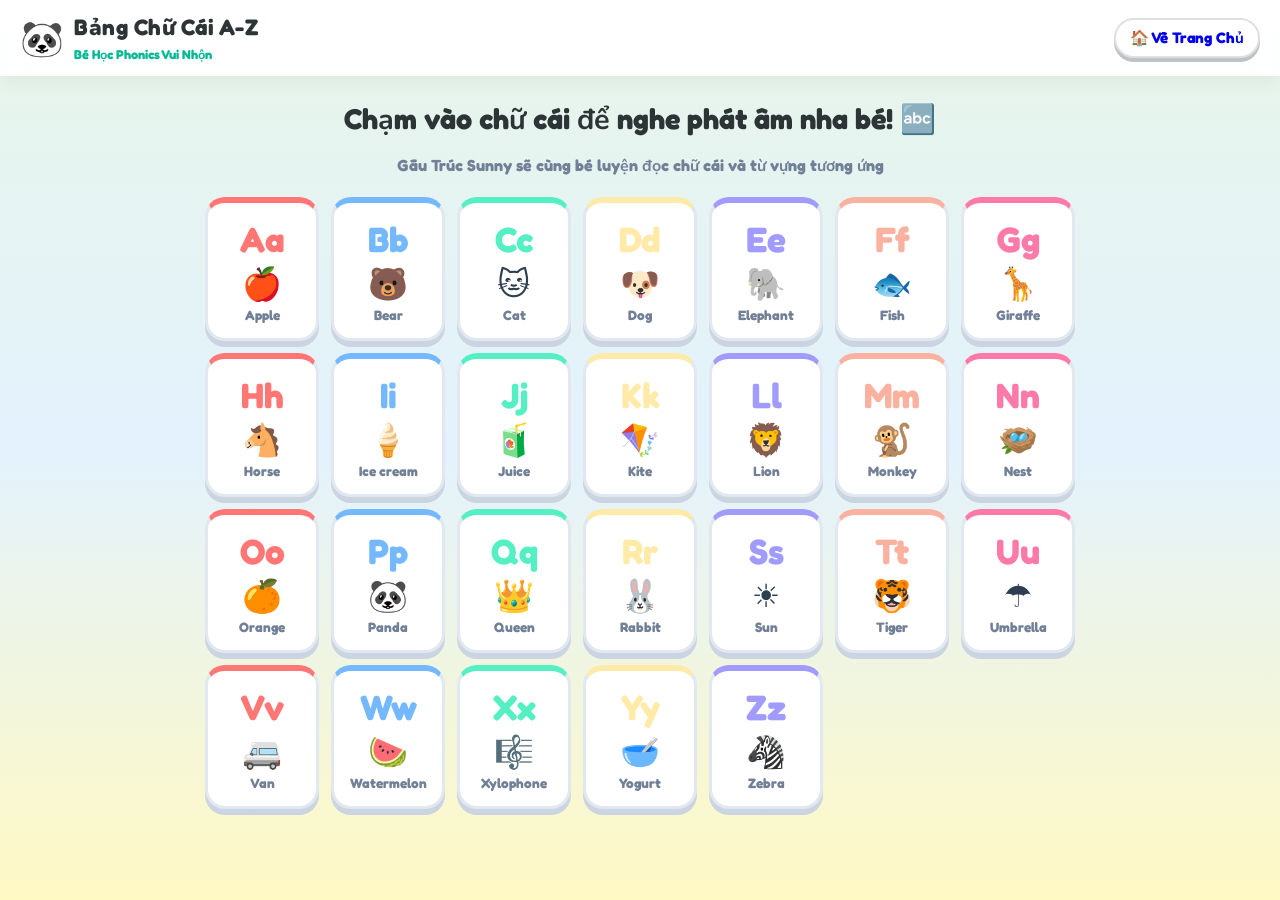
==== ABC.html @ 7ab2cafe "Upgrade to Sunny Panda - Kids English Learning Web App (Ages 4-5) with Animated Panda Mascot" ====
<!DOCTYPE html>
<html lang="vi">

<head>
    <meta charset="UTF-8">
    <meta name="viewport" content="width=device-width, initial-scale=1.0, maximum-scale=1.0, user-scalable=no">
    <title>Bé Học Bảng Chữ Cái A-Z Cùng Gấu Trúc 🐼 - Sunny Panda</title>
    <link rel="stylesheet" href="css/app.css">
    <style>
        .abc-board {
            max-width: 900px;
            margin: 0 auto 50px auto;
            padding: 0 15px;
        }

        .abc-grid {
            display: grid;
            grid-template-columns: repeat(auto-fill, minmax(100px, 1fr));
            gap: 12px;
            margin-top: 20px;
        }

        .abc-tile {
            background: #FFFFFF;
            border-radius: 20px;
            border: 3px solid #E2E8F0;
            box-shadow: 0 6px 0 #CBD5E1;
            padding: 15px 10px;
            text-align: center;
            cursor: pointer;
            transition: all 0.15s ease;
            display: flex;
            flex-direction: column;
            align-items: center;
        }

        .abc-tile:hover {
            transform: translateY(-4px);
            box-shadow: 0 10px 0 #CBD5E1;
        }

        .abc-tile:active {
            transform: translateY(3px);
            box-shadow: 0 2px 0 #CBD5E1;
        }

        .abc-letter-big {
            font-size: 2.2rem;
            font-weight: 900;
            color: #2D3436;
        }

        .abc-emoji {
            font-size: 2rem;
            margin: 4px 0;
        }

        .abc-word {
            font-size: 0.85rem;
            font-weight: 800;
            color: #718096;
        }

        .active-letter-modal {
            display: none;
            position: fixed;
            top: 0;
            left: 0;
            width: 100vw;
            height: 100vh;
            background: rgba(0, 0, 0, 0.7);
            backdrop-filter: blur(6px);
            z-index: 9999;
            align-items: center;
            justify-content: center;
            padding: 20px;
        }

        .active-letter-card {
            background: white;
            border-radius: 30px;
            padding: 30px;
            max-width: 380px;
            width: 100%;
            text-align: center;
            box-shadow: 0 20px 40px rgba(0, 0, 0, 0.3);
            animation: popIn 0.3s cubic-bezier(0.175, 0.885, 0.32, 1.275);
        }

        @keyframes popIn {
            0% { transform: scale(0.6); opacity: 0; }
            100% { transform: scale(1); opacity: 1; }
        }
    </style>
</head>

<body>

    <header class="app-navbar">
        <a href="index.html" class="brand-badge" style="text-decoration:none;">
            <div class="brand-logo-icon">🐼</div>
            <div class="brand-text">
                <h1>Bảng Chữ Cái A-Z</h1>
                <span>Bé Học Phonics Vui Nhộn</span>
            </div>
        </a>

        <div class="nav-actions">
            <a href="index.html" class="btn-header" style="text-decoration:none;">
                🏠 Về Trang Chủ
            </a>
        </div>
    </header>

    <div class="abc-board">
        <div style="text-align:center; margin: 20px 0;">
            <h2 style="font-size: 1.8rem; margin-bottom: 5px; color: #2D3436;">Chạm vào chữ cái để nghe phát âm nha bé! 🔤</h2>
            <p style="color: #718096; font-weight: 700;">Gấu Trúc Sunny sẽ cùng bé luyện đọc chữ cái và từ vựng tương ứng</p>
        </div>

        <div class="abc-grid" id="abc-grid"></div>
    </div>

    <!-- Letter Popup Modal -->
    <div class="active-letter-modal" id="letter-modal" onclick="closeLetterModal(event)">
        <div class="active-letter-card" onclick="event.stopPropagation()">
            <div id="modal-letter" style="font-size: 5rem; font-weight: 900; color: #1E90FF;">Aa</div>
            <div id="modal-emoji" style="font-size: 4rem; margin: 10px 0;">🍎</div>
            <div id="modal-word-en" style="font-size: 2.2rem; font-weight: 900; color: #2D3436;">Apple</div>
            <div id="modal-word-vn" style="font-size: 1.3rem; font-weight: 700; color: #00B894; margin-bottom: 15px;">Quả Táo</div>
            <div id="modal-hint" style="font-size: 1rem; font-weight: 600; color: #718096; margin-bottom: 20px;">A says /æ/ like Apple</div>

            <div style="display:flex; gap:10px; justify-content:center;">
                <button class="btn-voice-en" onclick="speakCurrentLetter()">
                    🔊 Nghe Phát Âm
                </button>
                <button class="btn-modal btn-modal-cancel" onclick="document.getElementById('letter-modal').style.display='none'">
                    Đóng
                </button>
            </div>
        </div>
    </div>

    <script src="js/data.js"></script>
    <script src="js/audio.js"></script>
    <script>
        let currentLetterItem = null;

        function renderABCGrid() {
            const grid = document.getElementById('abc-grid');
            if (!grid) return;

            const alphabet = PANDA_DATABASE.alphabet;
            const colors = ['#FF7675', '#74B9FF', '#55EFC4', '#FFEAA7', '#A29BFE', '#FAB1A0', '#FD79A8'];

            let html = '';
            alphabet.forEach((item, idx) => {
                const color = colors[idx % colors.length];
                html += `
                <div class="abc-tile" style="border-top: 6px solid ${color};" onclick="openLetterModal('${item.id}')">
                    <div class="abc-letter-big" style="color: ${color};">${item.letter}${item.letterSmall}</div>
                    <div class="abc-emoji">${item.emoji}</div>
                    <div class="abc-word">${item.en}</div>
                </div>
                `;
            });
            grid.innerHTML = html;
        }

        function openLetterModal(id) {
            const item = PANDA_DATABASE.alphabet.find(x => x.id === id);
            if (!item) return;

            currentLetterItem = item;
            document.getElementById('modal-letter').textContent = `${item.letter} ${item.letterSmall}`;
            document.getElementById('modal-emoji').textContent = item.emoji;
            document.getElementById('modal-word-en').textContent = item.en;
            document.getElementById('modal-word-vn').textContent = item.vn;
            document.getElementById('modal-hint').textContent = item.soundHint || '';

            document.getElementById('letter-modal').style.display = 'flex';
            speakCurrentLetter();
        }

        function speakCurrentLetter() {
            if (!currentLetterItem || !window.pandaAudio) return;
            window.pandaAudio.playSfx('pop');
            window.pandaAudio.speak(`${currentLetterItem.letter}. ${currentLetterItem.en}!`, 'en');
        }

        function closeLetterModal(e) {
            document.getElementById('letter-modal').style.display = 'none';
        }

        window.addEventListener('DOMContentLoaded', () => {
            renderABCGrid();
        });
    </script>
</body>

</html>
---- css/app.css ----
/* ============================================================
   SUNNY PANDA - Kids English Learning App Stylesheet
   Designed for 4-5 Year Olds: Playful, High-Contrast, Chunky & Cute
   ============================================================ */

@import url('https://fonts.googleapis.com/css2?family=Fredoka:wght@400;600;700&family=Nunito:wght@700;900&display=swap');

:root {
    --primary-bg: #F0F9FF;
    --card-bg: #FFFFFF;
    --text-dark: #2C3E50;
    --panda-black: #2D3436;
    --sunny-yellow: #FFD32A;
    --coral-red: #FF4757;
    --mint-green: #2ED573;
    --sky-blue: #1E90FF;
    --candy-purple: #9B51E0;
    --soft-shadow: 0 8px 24px rgba(0, 0, 0, 0.08);
    --btn-shadow: 0 6px 0px rgba(0, 0, 0, 0.15);
    --radius-xl: 28px;
    --radius-lg: 20px;
    --radius-md: 14px;
}

* {
    box-sizing: border-box;
    -webkit-tap-highlight-color: transparent;
    user-select: none;
}

body {
    margin: 0;
    padding: 0;
    font-family: 'Fredoka', 'Nunito', 'Segoe UI', system-ui, sans-serif;
    background: linear-gradient(180deg, #E8F5E9 0%, #E3F2FD 50%, #FFF9C4 100%);
    min-height: 100vh;
    color: var(--text-dark);
    overflow-x: hidden;
}

/* ==========================================
   TOP NAVIGATION BAR
   ========================================== */

.app-navbar {
    display: flex;
    justify-content: space-between;
    align-items: center;
    padding: 12px 20px;
    background: rgba(255, 255, 255, 0.92);
    backdrop-filter: blur(10px);
    box-shadow: 0 4px 20px rgba(0, 0, 0, 0.06);
    position: sticky;
    top: 0;
    z-index: 1000;
}

.brand-badge {
    display: flex;
    align-items: center;
    gap: 10px;
    cursor: pointer;
}

.brand-logo-icon {
    font-size: 2.2rem;
    animation: gentleWiggle 3s infinite ease-in-out;
}

.brand-text h1 {
    margin: 0;
    font-size: 1.4rem;
    font-weight: 900;
    color: #2D3436;
    letter-spacing: 0.5px;
}

.brand-text span {
    font-size: 0.8rem;
    color: #00B894;
    font-weight: 700;
}

.nav-actions {
    display: flex;
    align-items: center;
    gap: 10px;
}

.star-count-container {
    background: #FFF3CD;
    border: 2px solid #FFEAA7;
    padding: 6px 14px;
    border-radius: 30px;
    font-weight: 800;
    font-size: 1.1rem;
    color: #D35400;
    display: flex;
    align-items: center;
    gap: 6px;
    box-shadow: 0 3px 10px rgba(243, 156, 18, 0.15);
}

.btn-header {
    background: white;
    border: 2px solid #E0E0E0;
    padding: 8px 14px;
    border-radius: 20px;
    font-size: 0.95rem;
    font-weight: 700;
    cursor: pointer;
    box-shadow: 0 4px 0 #BDC3C7;
    transition: all 0.15s ease;
    display: flex;
    align-items: center;
    gap: 6px;
}

.btn-header:active {
    transform: translateY(3px);
    box-shadow: 0 1px 0 #BDC3C7;
}

.btn-header.btn-muted {
    opacity: 0.6;
    background: #FAFAFA;
}

/* ==========================================
   HERO / MASCOT SECTION
   ========================================== */

.hero-mascot-section {
    display: flex;
    flex-direction: column;
    align-items: center;
    justify-content: center;
    padding: 20px 15px 10px 15px;
    position: relative;
}

.panda-wrapper {
    position: relative;
    width: 200px;
    height: 220px;
    cursor: pointer;
    transition: transform 0.2s cubic-bezier(0.175, 0.885, 0.32, 1.275);
}

.panda-wrapper:active {
    transform: scale(0.94);
}

/* Speech Bubble */
.panda-bubble {
    position: absolute;
    bottom: 92%;
    left: 50%;
    transform: translateX(-50%) scale(0.9);
    background: #FFFFFF;
    border: 3px solid #2D3436;
    border-radius: 22px;
    padding: 10px 18px;
    width: max-content;
    max-width: 290px;
    box-shadow: 0 8px 25px rgba(0, 0, 0, 0.12);
    display: flex;
    flex-direction: column;
    align-items: center;
    text-align: center;
    pointer-events: none;
    opacity: 0;
    transition: all 0.3s cubic-bezier(0.175, 0.885, 0.32, 1.275);
    z-index: 50;
}

.panda-bubble::after {
    content: '';
    position: absolute;
    bottom: -12px;
    left: 50%;
    transform: translateX(-50%);
    border-width: 12px 10px 0;
    border-style: solid;
    border-color: #2D3436 transparent;
    display: block;
    width: 0;
}

.panda-bubble::before {
    content: '';
    position: absolute;
    bottom: -8px;
    left: 50%;
    transform: translateX(-50%);
    border-width: 9px 8px 0;
    border-style: solid;
    border-color: #FFFFFF transparent;
    display: block;
    width: 0;
    z-index: 1;
}

.panda-bubble.show {
    opacity: 1;
    transform: translateX(-50%) scale(1);
}

.bubble-en {
    font-size: 1.1rem;
    font-weight: 800;
    color: #2D3436;
    line-height: 1.2;
}

.bubble-vn {
    font-size: 0.85rem;
    font-weight: 700;
    color: #00B894;
    margin-top: 3px;
}

/* Mascot SVG Animation Keyframes */
.panda-blinking {
    animation: blinkEyes 0.22s ease-in-out;
}

.panda-ear-wiggle {
    animation: earWiggle 0.6s ease-in-out;
}

.panda-tickled {
    animation: tickleBounce 0.8s ease-in-out;
}

.mood-cheer .arm-left {
    transform: translateY(-20px) rotate(-35deg);
    transition: transform 0.3s;
}

.mood-cheer .arm-right {
    transform: translateY(-20px) rotate(35deg);
    transition: transform 0.3s;
}

.mood-cheer .panda-wrapper {
    animation: cheerJump 0.6s infinite alternate;
}

.mood-eat .panda-bamboo {
    animation: chewBamboo 0.4s infinite alternate;
}

@keyframes blinkEyes {
    0%, 100% { transform: scaleY(1); }
    50% { transform: scaleY(0.05); }
}

@keyframes earWiggle {
    0%, 100% { transform: rotate(0deg); }
    25% { transform: rotate(-12deg); }
    75% { transform: rotate(12deg); }
}

@keyframes tickleBounce {
    0%, 100% { transform: scale(1); }
    30% { transform: scale(1.12) rotate(-6deg); }
    60% { transform: scale(1.12) rotate(6deg); }
}

@keyframes cheerJump {
    0% { transform: translateY(0); }
    100% { transform: translateY(-15px); }
}

@keyframes chewBamboo {
    0% { transform: rotate(-5deg) translateY(0); }
    100% { transform: rotate(5deg) translateY(-8px); }
}

@keyframes gentleWiggle {
    0%, 100% { transform: rotate(0deg); }
    25% { transform: rotate(-6deg); }
    75% { transform: rotate(6deg); }
}

/* Confetti */
.panda-confetti {
    position: fixed;
    width: 12px;
    height: 12px;
    border-radius: 3px;
    pointer-events: none;
    z-index: 9999;
    animation: fallConfetti 1.8s forwards ease-out;
}

@keyframes fallConfetti {
    0% { transform: translateY(0) rotate(0deg); opacity: 1; }
    100% { transform: translateY(70vh) rotate(720deg); opacity: 0; }
}

/* Floating Star Burst */
.star-burst-fly {
    position: fixed;
    font-size: 2.2rem;
    font-weight: 900;
    color: #F1C40F;
    text-shadow: 0 4px 10px rgba(0, 0, 0, 0.2);
    z-index: 10000;
    pointer-events: none;
    animation: flyStarUp 1.2s forwards cubic-bezier(0.175, 0.885, 0.32, 1.275);
}

@keyframes flyStarUp {
    0% { transform: translate(-50%, -50%) scale(0.5); opacity: 0; }
    30% { transform: translate(-50%, -80%) scale(1.4); opacity: 1; }
    100% { transform: translate(-50%, -180%) scale(0.8); opacity: 0; }
}

/* ==========================================
   MINI-GAME LAUNCHER CAROUSEL
   ========================================== */

.mini-games-hub {
    max-width: 900px;
    margin: 0 auto 20px auto;
    padding: 0 15px;
}

.section-label {
    font-size: 1.25rem;
    font-weight: 900;
    color: #2D3436;
    margin-bottom: 12px;
    display: flex;
    align-items: center;
    gap: 8px;
}

.game-modes-grid {
    display: grid;
    grid-template-columns: repeat(auto-fit, minmax(130px, 1fr));
    gap: 12px;
}

.game-mode-card {
    background: #FFFFFF;
    border-radius: var(--radius-lg);
    padding: 14px 10px;
    text-align: center;
    cursor: pointer;
    border: 3px solid #E2E8F0;
    box-shadow: 0 6px 0px #CBD5E1;
    transition: all 0.15s ease;
    display: flex;
    flex-direction: column;
    align-items: center;
    gap: 6px;
}

.game-mode-card:hover {
    transform: translateY(-4px);
    box-shadow: 0 10px 0px #CBD5E1;
}

.game-mode-card:active {
    transform: translateY(3px);
    box-shadow: 0 2px 0px #CBD5E1;
}

.mode-icon {
    font-size: 2.2rem;
    line-height: 1;
}

.mode-name-vn {
    font-size: 0.95rem;
    font-weight: 800;
    color: #2D3436;
}

.mode-name-en {
    font-size: 0.75rem;
    font-weight: 700;
    color: #718096;
}

/* ==========================================
   CATEGORIES GRID
   ========================================== */

.categories-container {
    max-width: 900px;
    margin: 0 auto 40px auto;
    padding: 0 15px;
    display: grid;
    grid-template-columns: repeat(auto-fill, minmax(200px, 1fr));
    gap: 14px;
}

.category-card {
    border-radius: var(--radius-lg);
    border: 3px solid transparent;
    padding: 16px;
    display: flex;
    align-items: center;
    gap: 14px;
    cursor: pointer;
    box-shadow: var(--soft-shadow);
    transition: all 0.2s cubic-bezier(0.175, 0.885, 0.32, 1.275);
}

.category-card:hover {
    transform: scale(1.03);
}

.category-card:active {
    transform: scale(0.96);
}

.cat-icon-wrap {
    width: 52px;
    height: 52px;
    border-radius: 50%;
    display: flex;
    align-items: center;
    justify-content: center;
    flex-shrink: 0;
    box-shadow: 0 4px 10px rgba(0, 0, 0, 0.1);
}

.cat-icon {
    font-size: 1.8rem;
}

.cat-info {
    flex: 1;
}

.cat-name-vn {
    font-size: 1.05rem;
    font-weight: 800;
    color: #2D3436;
}

.cat-name-en {
    font-size: 0.8rem;
    font-weight: 700;
    color: #636E72;
}

.cat-play-arrow {
    font-size: 1.2rem;
    color: rgba(0, 0, 0, 0.25);
    font-weight: bold;
}

/* ==========================================
   GAME AREA / ACTIVE SCREENS
   ========================================== */

.game-area {
    display: none;
    max-width: 650px;
    margin: 10px auto 40px auto;
    padding: 0 15px;
}

.game-header {
    display: flex;
    justify-content: space-between;
    align-items: center;
    margin-bottom: 20px;
}

.game-title {
    font-size: 1.3rem;
    font-weight: 900;
    color: #2D3436;
}

.nav-btn {
    border: none;
    background: white;
    border-radius: 20px;
    padding: 10px 16px;
    font-size: 1.1rem;
    font-weight: 800;
    cursor: pointer;
    box-shadow: 0 4px 0 #CBD5E1;
    transition: all 0.15s ease;
}

.nav-btn:active {
    transform: translateY(3px);
    box-shadow: 0 1px 0 #CBD5E1;
}

.btn-round {
    border-radius: 50%;
    width: 48px;
    height: 48px;
    display: flex;
    align-items: center;
    justify-content: center;
    padding: 0;
}

/* ==========================================
   1. FLASHCARD 3D COMPONENT
   ========================================== */

.card-scene {
    perspective: 1000px;
    margin: 0 auto 20px auto;
    max-width: 380px;
    height: 440px;
}

.card-3d {
    width: 100%;
    height: 100%;
    position: relative;
    transform-style: preserve-3d;
    transition: transform 0.6s cubic-bezier(0.175, 0.885, 0.32, 1.275);
    cursor: pointer;
}

.card-3d.is-flipped {
    transform: rotateY(180deg);
}

.card-face {
    position: absolute;
    width: 100%;
    height: 100%;
    backface-visibility: hidden;
    border-radius: var(--radius-xl);
    padding: 24px;
    box-shadow: 0 15px 35px rgba(0, 0, 0, 0.1);
    display: flex;
    flex-direction: column;
    align-items: center;
    justify-content: space-between;
    text-align: center;
    box-sizing: border-box;
}

.card-front {
    background: #FFFFFF;
    border: 4px solid #FFEAA7;
}

.card-back {
    background: linear-gradient(135deg, #FFF9C4 0%, #FFE082 100%);
    border: 4px solid #F39C12;
    transform: rotateY(180deg);
}

.card-media-box {
    position: relative;
    width: 250px;
    height: 250px;
    border-radius: 24px;
    overflow: hidden;
    box-shadow: 0 8px 20px rgba(0, 0, 0, 0.08);
    background: #F8F9FA;
}

.card-photo {
    width: 100%;
    height: 100%;
    object-fit: cover;
}

.card-emoji-badge {
    position: absolute;
    bottom: 10px;
    right: 10px;
    font-size: 2rem;
    background: rgba(255, 255, 255, 0.9);
    border-radius: 50%;
    padding: 4px 8px;
    box-shadow: 0 4px 8px rgba(0, 0, 0, 0.15);
}

.card-word-en {
    font-size: 2.4rem;
    font-weight: 900;
    color: #2D3436;
    letter-spacing: 1px;
    margin-top: 10px;
}

.card-ipa {
    font-size: 1.1rem;
    color: #718096;
    font-weight: 600;
}

.card-flip-hint {
    font-size: 0.85rem;
    color: #A0AEC0;
    font-weight: 700;
}

/* Back of card */
.back-emoji {
    font-size: 5rem;
    margin-top: 20px;
}

.back-word-vn {
    font-size: 2.2rem;
    font-weight: 900;
    color: #D35400;
}

.back-sentence-en {
    font-size: 1.2rem;
    font-weight: 700;
    color: #2D3436;
    padding: 0 15px;
    line-height: 1.4;
}

.back-hint {
    font-size: 1rem;
    font-weight: 800;
    color: #27AE60;
}

/* Audio Action Bar */
.card-audio-bar {
    display: flex;
    justify-content: center;
    gap: 12px;
    margin-bottom: 20px;
}

.btn-voice-en, .btn-voice-slow, .btn-voice-vn {
    border: none;
    border-radius: 30px;
    padding: 12px 20px;
    font-size: 1rem;
    font-weight: 800;
    color: white;
    cursor: pointer;
    display: flex;
    align-items: center;
    gap: 8px;
    transition: all 0.15s ease;
}

.btn-voice-en {
    background: #2ED573;
    box-shadow: 0 5px 0 #26AF61;
}

.btn-voice-slow {
    background: #FFA502;
    box-shadow: 0 5px 0 #E67E22;
}

.btn-voice-vn {
    background: #FF4757;
    box-shadow: 0 5px 0 #D63031;
}

.btn-voice-en:active, .btn-voice-slow:active, .btn-voice-vn:active {
    transform: translateY(4px);
    box-shadow: 0 1px 0 rgba(0, 0, 0, 0.2);
}

/* Card Nav Bar */
.card-nav-bar {
    display: flex;
    justify-content: center;
    align-items: center;
    gap: 20px;
}

.nav-arrow-btn {
    width: 60px;
    height: 60px;
    border-radius: 50%;
    border: none;
    background: #FFFFFF;
    color: #2D3436;
    font-size: 1.5rem;
    font-weight: bold;
    cursor: pointer;
    box-shadow: 0 6px 0 #CBD5E1;
    transition: all 0.15s ease;
}

.nav-arrow-btn:active {
    transform: translateY(4px);
    box-shadow: 0 2px 0 #CBD5E1;
}

.card-counter {
    font-size: 1.2rem;
    font-weight: 800;
    color: #718096;
}

/* ==========================================
   2. QUIZ MODE COMPONENT
   ========================================== */

.quiz-zone {
    text-align: center;
}

.quiz-question-box {
    background: #FFFFFF;
    border-radius: var(--radius-xl);
    padding: 22px;
    border: 4px solid #E2E8F0;
    box-shadow: var(--soft-shadow);
    margin-bottom: 25px;
}

.quiz-prompt-en {
    font-size: 1.8rem;
    font-weight: 900;
    color: #2D3436;
}

.highlight-word {
    color: #1E90FF;
    text-decoration: underline wavy #FFD32A;
}

.quiz-prompt-vn {
    font-size: 1.1rem;
    font-weight: 700;
    color: #00B894;
    margin-top: 6px;
}

.btn-quiz-hear {
    margin-top: 12px;
    background: #F1F2F6;
    border: 2px solid #CBD5E1;
    padding: 8px 16px;
    border-radius: 20px;
    font-weight: 800;
    font-size: 0.95rem;
    cursor: pointer;
}

.quiz-choices-grid {
    display: grid;
    grid-template-columns: repeat(auto-fit, minmax(160px, 1fr));
    gap: 16px;
}

.quiz-choice-card {
    background: #FFFFFF;
    border-radius: var(--radius-xl);
    padding: 16px;
    border: 4px solid #E2E8F0;
    box-shadow: 0 8px 0 #CBD5E1;
    cursor: pointer;
    transition: all 0.2s cubic-bezier(0.175, 0.885, 0.32, 1.275);
    display: flex;
    flex-direction: column;
    align-items: center;
}

.quiz-choice-card:hover {
    transform: translateY(-4px);
    box-shadow: 0 12px 0 #CBD5E1;
}

.quiz-choice-card:active {
    transform: translateY(4px);
    box-shadow: 0 2px 0 #CBD5E1;
}

.choice-img-wrap {
    position: relative;
    width: 140px;
    height: 140px;
    border-radius: 20px;
    overflow: hidden;
    background: #F8F9FA;
}

.choice-img-wrap img {
    width: 100%;
    height: 100%;
    object-fit: cover;
}

.choice-emoji {
    position: absolute;
    bottom: 6px;
    right: 6px;
    font-size: 1.6rem;
}

.choice-label {
    font-size: 1.3rem;
    font-weight: 900;
    color: #2D3436;
    margin-top: 10px;
}

.choice-correct {
    border-color: #2ED573 !important;
    background: #E4F9E8 !important;
    animation: correctPulse 0.6s ease;
}

.choice-wrong {
    border-color: #FF4757 !important;
    animation: wrongShake 0.5s ease;
}

@keyframes correctPulse {
    0% { transform: scale(1); }
    50% { transform: scale(1.08); }
    100% { transform: scale(1); }
}

@keyframes wrongShake {
    0%, 100% { transform: translateX(0); }
    20%, 60% { transform: translateX(-8px); }
    40%, 80% { transform: translateX(8px); }
}

/* ==========================================
   3. FEED THE PANDA COMPONENT
   ========================================== */

.feed-zone {
    text-align: center;
}

.feed-panda-box {
    background: linear-gradient(180deg, #E8F5E9 0%, #C8E6C9 100%);
    border: 4px solid #81C784;
    border-radius: var(--radius-xl);
    padding: 25px;
    box-shadow: var(--soft-shadow);
    margin-bottom: 20px;
    display: flex;
    flex-direction: column;
    align-items: center;
}

.feed-bubble {
    background: white;
    border-radius: 20px;
    padding: 10px 18px;
    font-size: 1.15rem;
    font-weight: 800;
    color: #2D3436;
    box-shadow: 0 4px 12px rgba(0, 0, 0, 0.08);
    margin-bottom: 15px;
}

.feed-panda-avatar {
    width: 140px;
    height: 140px;
    background: white;
    border: 5px solid #2D3436;
    border-radius: 50%;
    display: flex;
    align-items: center;
    justify-content: center;
    font-size: 5rem;
    box-shadow: 0 10px 25px rgba(0, 0, 0, 0.15);
}

.feed-instruction {
    font-size: 1.4rem;
    font-weight: 900;
    color: #2D3436;
    margin-bottom: 20px;
}

.feed-instruction strong {
    color: #FF4757;
    font-size: 1.6rem;
}

.feed-food-tray {
    display: flex;
    justify-content: center;
    gap: 16px;
    flex-wrap: wrap;
}

.feed-food-item {
    background: white;
    border: 4px solid #FFEAA7;
    border-radius: var(--radius-lg);
    padding: 16px 20px;
    min-width: 120px;
    box-shadow: 0 8px 0 #F39C12;
    cursor: pointer;
    transition: all 0.2s cubic-bezier(0.175, 0.885, 0.32, 1.275);
    display: flex;
    flex-direction: column;
    align-items: center;
}

.feed-food-item:hover {
    transform: translateY(-4px) scale(1.05);
}

.feed-food-item:active {
    transform: translateY(4px);
    box-shadow: 0 2px 0 #F39C12;
}

.food-emoji {
    font-size: 3.2rem;
}

.food-name {
    font-size: 1.2rem;
    font-weight: 900;
    color: #2D3436;
    margin-top: 6px;
}

.food-eaten {
    animation: eatenFly 0.5s forwards ease-in;
}

.food-rejected {
    animation: wrongShake 0.5s ease;
}

@keyframes eatenFly {
    0% { transform: translateY(0) scale(1); opacity: 1; }
    50% { transform: translateY(-60px) scale(1.2); }
    100% { transform: translateY(-120px) scale(0); opacity: 0; }
}

/* ==========================================
   4. BALLOON POP COMPONENT
   ========================================== */

.balloon-zone {
    height: 520px;
    background: linear-gradient(180deg, #81ECEC 0%, #74B9FF 100%);
    border-radius: var(--radius-xl);
    position: relative;
    overflow: hidden;
    border: 4px solid #0984E3;
    box-shadow: var(--soft-shadow);
}

.balloon-mission {
    background: rgba(255, 255, 255, 0.9);
    padding: 10px 18px;
    border-radius: 30px;
    font-size: 1.2rem;
    font-weight: 800;
    color: #2D3436;
    width: max-content;
    margin: 10px auto;
    display: flex;
    align-items: center;
    gap: 10px;
    box-shadow: 0 4px 15px rgba(0, 0, 0, 0.1);
}

.balloon-target-display {
    font-size: 1.8rem;
    font-weight: 900;
    color: #D63031;
}

.btn-bubble-voice {
    background: #FFEAA7;
    border: none;
    padding: 4px 10px;
    border-radius: 14px;
    font-weight: 700;
    cursor: pointer;
}

.sky-area {
    position: relative;
    width: 100%;
    height: 420px;
}

.floating-balloon {
    position: absolute;
    bottom: -90px;
    width: 80px;
    height: 95px;
    border-radius: 50% 50% 50% 50% / 40% 40% 60% 60%;
    display: flex;
    align-items: center;
    justify-content: center;
    color: white;
    font-size: 2rem;
    font-weight: 900;
    cursor: pointer;
    box-shadow: inset -6px -6px 12px rgba(0, 0, 0, 0.15), 0 8px 20px rgba(0, 0, 0, 0.15);
    animation: floatUp 6s linear forwards;
}

.balloon-string {
    position: absolute;
    top: 100%;
    left: 50%;
    width: 2px;
    height: 35px;
    background: rgba(255, 255, 255, 0.8);
}

.balloon-popped {
    animation: popDisappear 0.25s forwards ease-out;
}

@keyframes floatUp {
    0% { transform: translateY(0) rotate(0deg); }
    100% { transform: translateY(-640px) rotate(15deg); }
}

@keyframes popDisappear {
    0% { transform: scale(1); opacity: 1; }
    50% { transform: scale(1.4); }
    100% { transform: scale(0); opacity: 0; }
}

/* ==========================================
   5. MEMORY MATCH COMPONENT
   ========================================== */

.memory-zone {
    text-align: center;
}

.memory-instruction {
    font-size: 1.2rem;
    font-weight: 800;
    color: #718096;
    margin-bottom: 20px;
}

.memory-grid {
    display: grid;
    grid-template-columns: repeat(3, 1fr);
    gap: 14px;
    max-width: 440px;
    margin: 0 auto;
}

.memory-card {
    height: 125px;
    perspective: 1000px;
    cursor: pointer;
}

.mem-inner {
    position: relative;
    width: 100%;
    height: 100%;
    transform-style: preserve-3d;
    transition: transform 0.5s cubic-bezier(0.175, 0.885, 0.32, 1.275);
}

.memory-card.is-flipped .mem-inner,
.memory-card.is-matched .mem-inner {
    transform: rotateY(180deg);
}

.mem-front, .mem-back {
    position: absolute;
    width: 100%;
    height: 100%;
    backface-visibility: hidden;
    border-radius: var(--radius-lg);
    display: flex;
    flex-direction: column;
    align-items: center;
    justify-content: center;
    box-shadow: 0 6px 15px rgba(0, 0, 0, 0.08);
}

.mem-front {
    background: #FFFFFF;
    border: 3px solid #CBD5E1;
    font-size: 2.2rem;
}

.mem-back {
    background: #E8F5E9;
    border: 3px solid #2ED573;
    transform: rotateY(180deg);
}

.mem-emoji {
    font-size: 2.6rem;
}

.mem-word {
    font-size: 0.95rem;
    font-weight: 900;
    color: #2D3436;
}

.memory-card.is-matched .mem-back {
    background: #FFF9C4;
    border-color: #F1C40F;
}

/* ==========================================
   6. SPEAKING PRACTICE COMPONENT
   ========================================== */

.speak-zone {
    text-align: center;
}

.speak-card {
    background: white;
    border-radius: var(--radius-xl);
    padding: 24px;
    max-width: 320px;
    margin: 0 auto 20px auto;
    border: 4px solid #E2E8F0;
    box-shadow: var(--soft-shadow);
}

.speak-photo {
    width: 180px;
    height: 180px;
    border-radius: 20px;
    object-fit: cover;
    margin-bottom: 12px;
}

.speak-word-en {
    font-size: 2.4rem;
    font-weight: 900;
    color: #2D3436;
}

.speak-word-vn {
    font-size: 1.2rem;
    font-weight: 800;
    color: #718096;
    margin-bottom: 14px;
}

.btn-speak-listen {
    background: #E1EFFF;
    color: #1E90FF;
    border: 2px solid #1E90FF;
    padding: 8px 18px;
    border-radius: 20px;
    font-size: 1rem;
    font-weight: 800;
    cursor: pointer;
}

.mic-container {
    display: flex;
    flex-direction: column;
    align-items: center;
    gap: 12px;
}

.btn-mic {
    width: 90px;
    height: 90px;
    border-radius: 50%;
    border: none;
    background: #FF4757;
    color: white;
    font-size: 3rem;
    cursor: pointer;
    box-shadow: 0 8px 0 #D63031, 0 10px 25px rgba(255, 71, 87, 0.4);
    display: flex;
    align-items: center;
    justify-content: center;
    transition: all 0.2s cubic-bezier(0.175, 0.885, 0.32, 1.275);
}

.btn-mic:active, .btn-mic.mic-active {
    transform: translateY(6px);
    box-shadow: 0 2px 0 #D63031;
    background: #FF6B81;
    animation: micPulse 1s infinite alternate;
}

@keyframes micPulse {
    0% { transform: scale(1); }
    100% { transform: scale(1.1); }
}

.mic-status {
    font-size: 1.1rem;
    font-weight: 800;
    color: #718096;
}

/* ==========================================
   7. STICKER ALBUM COMPONENT
   ========================================== */

.sticker-zone {
    text-align: center;
}

.sticker-intro {
    font-size: 1.1rem;
    font-weight: 700;
    color: #718096;
    margin-bottom: 20px;
}

.stickers-grid {
    display: grid;
    grid-template-columns: repeat(auto-fill, minmax(140px, 1fr));
    gap: 14px;
}

.sticker-card {
    background: white;
    border-radius: var(--radius-lg);
    padding: 16px;
    border: 3px solid #E2E8F0;
    box-shadow: var(--soft-shadow);
    cursor: pointer;
    transition: transform 0.2s;
    display: flex;
    flex-direction: column;
    align-items: center;
    gap: 8px;
}

.sticker-card.unlocked {
    border-color: #F1C40F;
    background: #FFFDF0;
}

.sticker-card.locked {
    opacity: 0.6;
    filter: grayscale(80%);
}

.sticker-card:hover {
    transform: scale(1.05);
}

.sticker-badge-icon {
    font-size: 3.2rem;
}

.sticker-name {
    font-size: 1rem;
    font-weight: 800;
    color: #2D3436;
}

.sticker-req {
    font-size: 0.85rem;
    font-weight: 700;
    color: #E67E22;
}

/* ==========================================
   MODALS (PARENTAL GATE, SETTINGS)
   ========================================== */

.modal-overlay {
    display: none;
    position: fixed;
    top: 0;
    left: 0;
    width: 100vw;
    height: 100vh;
    background: rgba(0, 0, 0, 0.6);
    backdrop-filter: blur(5px);
    z-index: 10000;
    align-items: center;
    justify-content: center;
    padding: 20px;
}

.modal-box {
    background: white;
    border-radius: var(--radius-xl);
    padding: 25px;
    width: 100%;
    max-width: 400px;
    box-shadow: 0 20px 40px rgba(0, 0, 0, 0.2);
    text-align: center;
}

.modal-box h2 {
    margin-top: 0;
    font-size: 1.6rem;
    color: #2D3436;
}

.gate-math {
    font-size: 2.2rem;
    font-weight: 900;
    color: #1E90FF;
    margin: 15px 0;
}

.gate-input-box {
    width: 120px;
    height: 55px;
    font-size: 1.8rem;
    font-weight: 900;
    text-align: center;
    border: 3px solid #CBD5E1;
    border-radius: 16px;
    outline: none;
    margin-bottom: 20px;
}

.gate-input-box:focus {
    border-color: #1E90FF;
}

.modal-actions {
    display: flex;
    gap: 10px;
    justify-content: center;
}

.btn-modal {
    padding: 12px 22px;
    border-radius: 16px;
    font-size: 1.05rem;
    font-weight: 800;
    border: none;
    cursor: pointer;
}

.btn-modal-cancel {
    background: #E2E8F0;
    color: #4A5568;
}

.btn-modal-submit {
    background: #2ED573;
    color: white;
}

/* Settings Form Controls */
.setting-item {
    text-align: left;
    margin-bottom: 14px;
}

.setting-item label {
    display: block;
    font-size: 0.95rem;
    font-weight: 800;
    color: #2D3436;
    margin-bottom: 4px;
}

.setting-select, .setting-range {
    width: 100%;
    padding: 10px;
    border-radius: 12px;
    border: 2px solid #CBD5E1;
    font-size: 1rem;
    font-family: inherit;
    outline: none;
}

/* ==========================================
   MOBILE & RESPONSIVE TWEAKS
   ========================================== */

@media (max-width: 600px) {
    .brand-text h1 {
        font-size: 1.15rem;
    }
    .panda-wrapper {
        width: 170px;
        height: 190px;
    }
    .card-scene {
        height: 400px;
    }
    .card-word-en {
        font-size: 2rem;
    }
    .quiz-prompt-en {
        font-size: 1.5rem;
    }
    .game-modes-grid {
        grid-template-columns: repeat(3, 1fr);
    }
}
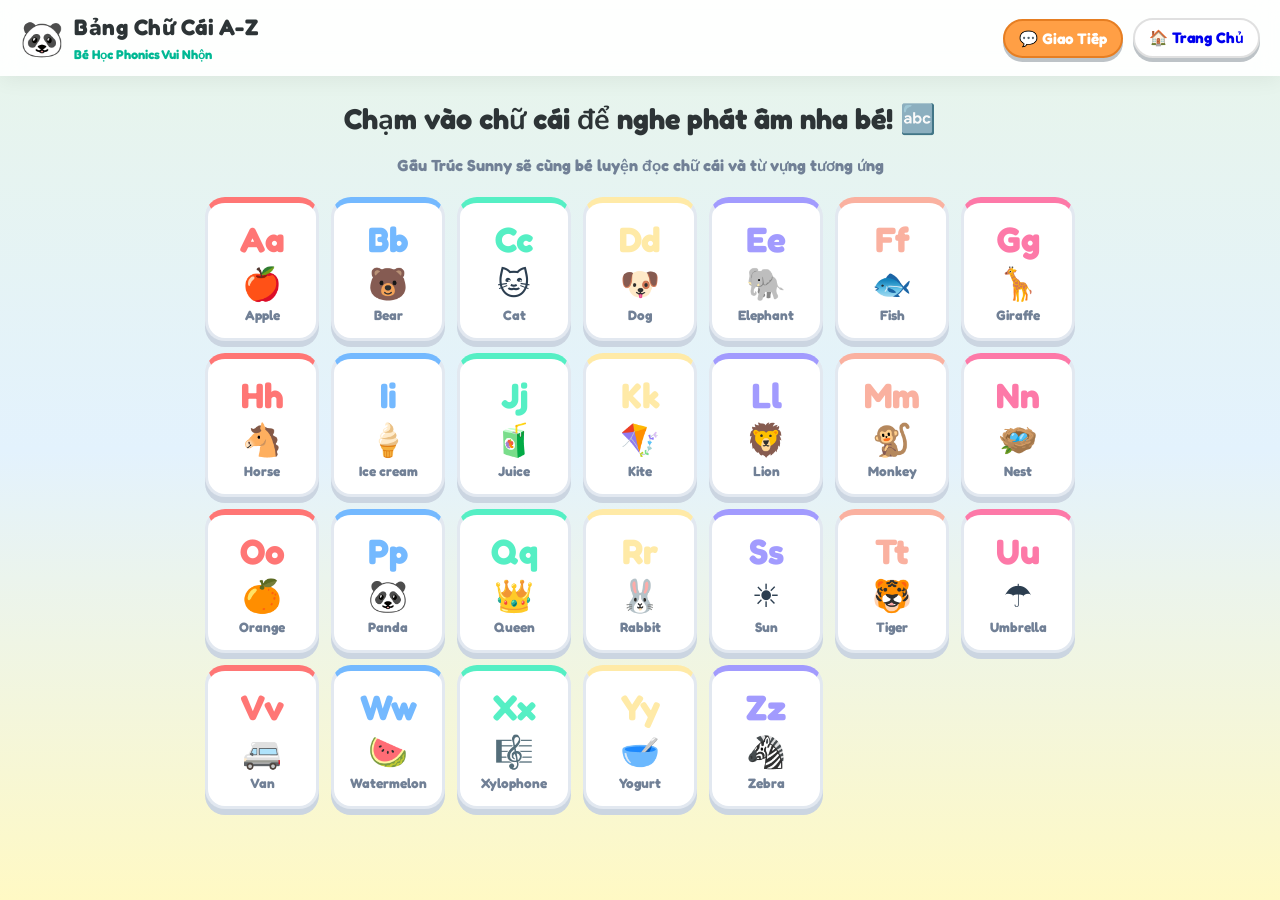
==== commit 92575674: "Add Daily English Conversation page for kids with interactive role-play chat and 81 studio-quality M" ====
--- a/ABC.html
+++ b/ABC.html
@@ -106,11 +106,16 @@
         </a>
 
         <div class="nav-actions">
+            <a href="conversation.html" class="btn-header" style="text-decoration:none; background:#FF9F45; color:white; border-color:#E67E22;" title="Học câu giao tiếp">
+                💬 Giao Tiếp
+            </a>
             <a href="index.html" class="btn-header" style="text-decoration:none;">
-                🏠 Về Trang Chủ
+                🏠 Trang Chủ
             </a>
         </div>
     </header>
+
+    <audio id="masterAudio" preload="auto"></audio>
 
     <div class="abc-board">
         <div style="text-align:center; margin: 20px 0;">
@@ -124,15 +129,18 @@
     <!-- Letter Popup Modal -->
     <div class="active-letter-modal" id="letter-modal" onclick="closeLetterModal(event)">
         <div class="active-letter-card" onclick="event.stopPropagation()">
-            <div id="modal-letter" style="font-size: 5rem; font-weight: 900; color: #1E90FF;">Aa</div>
-            <div id="modal-emoji" style="font-size: 4rem; margin: 10px 0;">🍎</div>
-            <div id="modal-word-en" style="font-size: 2.2rem; font-weight: 900; color: #2D3436;">Apple</div>
-            <div id="modal-word-vn" style="font-size: 1.3rem; font-weight: 700; color: #00B894; margin-bottom: 15px;">Quả Táo</div>
+            <div id="modal-letter" onclick="speakCurrentLetter()" style="font-size: 5rem; font-weight: 900; color: #1E90FF; cursor: pointer;" title="Chạm để nghe đọc chữ cái">Aa 🔊</div>
+            <div id="modal-emoji" onclick="speakCurrentLetter()" style="font-size: 4rem; margin: 10px 0; cursor: pointer;">🍎</div>
+            <div id="modal-word-en" onclick="speakCurrentLetter()" style="font-size: 2.2rem; font-weight: 900; color: #2D3436; cursor: pointer;" title="Chạm để nghe tiếng Anh">Apple 🔊</div>
+            <div id="modal-word-vn" onclick="speakCurrentWordVn()" style="font-size: 1.3rem; font-weight: 700; color: #00B894; margin-bottom: 15px; cursor: pointer;" title="Chạm để nghe tiếng Việt">Quả Táo 🇻🇳</div>
             <div id="modal-hint" style="font-size: 1rem; font-weight: 600; color: #718096; margin-bottom: 20px;">A says /æ/ like Apple</div>
 
-            <div style="display:flex; gap:10px; justify-content:center;">
-                <button class="btn-voice-en" onclick="speakCurrentLetter()">
-                    🔊 Nghe Phát Âm
+            <div style="display:flex; gap:10px; justify-content:center; flex-wrap: wrap;">
+                <button class="btn-voice-en" onclick="speakCurrentLetter()" title="Nghe chữ cái và từ vựng">
+                    🔊 Tiếng Anh
+                </button>
+                <button class="btn-voice-vn" onclick="speakCurrentWordVn()" style="background:#00b894; color:white; border-radius:25px; padding:10px 18px; font-weight:800; border:none; cursor:pointer;" title="Nghe tiếng Việt">
+                    🇻🇳 Tiếng Việt
                 </button>
                 <button class="btn-modal btn-modal-cancel" onclick="document.getElementById('letter-modal').style.display='none'">
                     Đóng
@@ -183,9 +191,33 @@
         }
 
         function speakCurrentLetter() {
-            if (!currentLetterItem || !window.pandaAudio) return;
-            window.pandaAudio.playSfx('pop');
-            window.pandaAudio.speak(`${currentLetterItem.letter}. ${currentLetterItem.en}!`, 'en');
+            if (!currentLetterItem) return;
+            const audio = window.pandaAudio || (typeof pandaAudio !== 'undefined' ? pandaAudio : null);
+            if (audio) {
+                audio.playSfx('pop');
+            }
+            
+            // Phát âm thanh chữ cái MP3 trước, sau đó phát từ vựng
+            const letterAudio = new Audio(`sound/words/letter_${currentLetterItem.id}.mp3`);
+            letterAudio.onended = () => {
+                setTimeout(() => {
+                    playEnglishAudio(currentLetterItem.en);
+                }, 250);
+            };
+            letterAudio.onerror = () => {
+                playEnglishAudio(currentLetterItem.en);
+            };
+            const p = letterAudio.play();
+            if (p !== undefined) {
+                p.catch(() => {
+                    playEnglishAudio(currentLetterItem.en);
+                });
+            }
+        }
+
+        function speakCurrentWordVn() {
+            if (!currentLetterItem) return;
+            playVietnameseAudio(currentLetterItem.vn);
         }
 
         function closeLetterModal(e) {
--- a/css/app.css
+++ b/css/app.css
@@ -1405,3 +1405,312 @@
         grid-template-columns: repeat(3, 1fr);
     }
 }
+
+@keyframes pulseBanner {
+    0% { transform: scale(1); filter: brightness(1); }
+    100% { transform: scale(1.02); filter: brightness(1.08); }
+}
+
+.playing-audio {
+    transform: scale(1.06) !important;
+    box-shadow: 0 0 20px rgba(46, 213, 115, 0.7) !important;
+    border-color: #2ed573 !important;
+    transition: all 0.2s ease !important;
+}
+
+/* ==========================================
+   DAILY CONVERSATION STYLES FOR KIDS
+   ========================================== */
+
+.convo-container {
+    max-width: 750px;
+    margin: 15px auto 40px auto;
+    padding: 0 15px;
+}
+
+.convo-mode-tabs {
+    display: flex;
+    background: #E2E8F0;
+    border-radius: 30px;
+    padding: 5px;
+    margin-bottom: 20px;
+    gap: 6px;
+}
+
+.convo-tab-btn {
+    flex: 1;
+    padding: 12px 16px;
+    border: none;
+    border-radius: 25px;
+    font-size: 1.05rem;
+    font-weight: 800;
+    font-family: inherit;
+    cursor: pointer;
+    background: transparent;
+    color: #64748B;
+    transition: all 0.2s ease;
+    display: flex;
+    align-items: center;
+    justify-content: center;
+    gap: 8px;
+}
+
+.convo-tab-btn.active {
+    background: white;
+    color: #1E293B;
+    box-shadow: 0 4px 10px rgba(0, 0, 0, 0.08);
+}
+
+.convo-phrase-card {
+    background: white;
+    border-radius: 30px;
+    border: 4px solid #E2E8F0;
+    box-shadow: 0 12px 0 #CBD5E1, 0 16px 30px rgba(0, 0, 0, 0.08);
+    padding: 30px 20px;
+    text-align: center;
+    margin-bottom: 25px;
+    position: relative;
+    transition: all 0.2s ease;
+}
+
+.convo-emoji-large {
+    font-size: 4.5rem;
+    margin-bottom: 12px;
+    animation: gentleFloat 3s infinite ease-in-out;
+    display: inline-block;
+}
+
+.convo-context-badge {
+    display: inline-block;
+    padding: 6px 16px;
+    background: #F1F5F9;
+    border-radius: 20px;
+    font-size: 0.9rem;
+    font-weight: 700;
+    color: #64748B;
+    margin-bottom: 16px;
+}
+
+.convo-en-text {
+    font-size: 2.4rem;
+    font-weight: 900;
+    color: #1E293B;
+    margin-bottom: 8px;
+    line-height: 1.25;
+    cursor: pointer;
+    transition: transform 0.15s ease;
+}
+
+.convo-en-text:active {
+    transform: scale(0.97);
+}
+
+.convo-ipa-text {
+    font-size: 1.15rem;
+    color: #94A3B8;
+    font-weight: 600;
+    margin-bottom: 12px;
+}
+
+.convo-vn-text {
+    font-size: 1.4rem;
+    font-weight: 800;
+    color: #00B894;
+    margin-bottom: 25px;
+}
+
+.convo-audio-controls {
+    display: flex;
+    justify-content: center;
+    gap: 12px;
+    flex-wrap: wrap;
+    margin-bottom: 15px;
+}
+
+.btn-convo-play {
+    background: #1E90FF;
+    color: white;
+    border: 3px solid #0984E3;
+    box-shadow: 0 5px 0 #0984E3;
+    padding: 12px 24px;
+    border-radius: 25px;
+    font-size: 1.1rem;
+    font-weight: 900;
+    cursor: pointer;
+    display: flex;
+    align-items: center;
+    gap: 8px;
+    transition: all 0.15s ease;
+}
+
+.btn-convo-play:active {
+    transform: translateY(3px);
+    box-shadow: 0 2px 0 #0984E3;
+}
+
+.btn-convo-slow {
+    background: #FFA502;
+    color: white;
+    border: 3px solid #E67E22;
+    box-shadow: 0 5px 0 #E67E22;
+    padding: 12px 18px;
+    border-radius: 25px;
+    font-size: 1rem;
+    font-weight: 800;
+    cursor: pointer;
+    display: flex;
+    align-items: center;
+    gap: 6px;
+    transition: all 0.15s ease;
+}
+
+.btn-convo-slow:active {
+    transform: translateY(3px);
+    box-shadow: 0 2px 0 #E67E22;
+}
+
+.btn-convo-mic {
+    background: #FF4757;
+    color: white;
+    border: 3px solid #D63031;
+    box-shadow: 0 5px 0 #D63031;
+    padding: 12px 22px;
+    border-radius: 25px;
+    font-size: 1.05rem;
+    font-weight: 800;
+    cursor: pointer;
+    display: flex;
+    align-items: center;
+    gap: 8px;
+    transition: all 0.15s ease;
+}
+
+.btn-convo-mic.listening {
+    animation: micPulse 1s infinite alternate;
+    background: #2ED573;
+    border-color: #26AF61;
+    box-shadow: 0 5px 0 #26AF61;
+}
+
+@keyframes micPulse {
+    0% { transform: scale(1); }
+    100% { transform: scale(1.08); box-shadow: 0 0 25px rgba(46, 213, 115, 0.8); }
+}
+
+.convo-feedback-box {
+    margin-top: 15px;
+    padding: 12px;
+    border-radius: 16px;
+    font-weight: 800;
+    display: none;
+}
+
+.convo-feedback-box.success {
+    display: block;
+    background: #E8F8F5;
+    color: #1ABC9C;
+    border: 2px dashed #1ABC9C;
+}
+
+/* Chat Role-play Mode */
+.chat-dialogue-screen {
+    background: white;
+    border-radius: 30px;
+    border: 4px solid #E2E8F0;
+    box-shadow: 0 12px 0 #CBD5E1;
+    padding: 25px 20px;
+    min-height: 480px;
+    display: flex;
+    flex-direction: column;
+}
+
+.chat-message-list {
+    flex: 1;
+    display: flex;
+    flex-direction: column;
+    gap: 18px;
+    margin-bottom: 20px;
+    max-height: 400px;
+    overflow-y: auto;
+    padding-right: 5px;
+}
+
+.chat-bubble-row {
+    display: flex;
+    align-items: flex-end;
+    gap: 12px;
+    animation: popIn 0.3s ease;
+}
+
+.chat-bubble-row.panda {
+    justify-content: flex-start;
+}
+
+.chat-bubble-row.kid {
+    justify-content: flex-end;
+    flex-direction: row-reverse;
+}
+
+.chat-avatar {
+    width: 48px;
+    height: 48px;
+    border-radius: 50%;
+    background: #FFEAA7;
+    display: flex;
+    align-items: center;
+    justify-content: center;
+    font-size: 1.8rem;
+    box-shadow: 0 3px 6px rgba(0,0,0,0.1);
+    flex-shrink: 0;
+}
+
+.chat-bubble {
+    max-width: 75%;
+    padding: 14px 18px;
+    border-radius: 22px;
+    cursor: pointer;
+    position: relative;
+    box-shadow: 0 4px 12px rgba(0, 0, 0, 0.06);
+    transition: transform 0.15s ease;
+}
+
+.chat-bubble:active {
+    transform: scale(0.98);
+}
+
+.chat-bubble.panda {
+    background: #E8F4FD;
+    border: 2px solid #74B9FF;
+    border-bottom-left-radius: 4px;
+}
+
+.chat-bubble.kid {
+    background: #E3FAF0;
+    border: 2px solid #55EFC4;
+    border-bottom-right-radius: 4px;
+}
+
+.chat-bubble-en {
+    font-size: 1.3rem;
+    font-weight: 900;
+    color: #1E293B;
+    margin-bottom: 4px;
+    display: flex;
+    align-items: center;
+    gap: 6px;
+}
+
+.chat-bubble-vn {
+    font-size: 0.95rem;
+    font-weight: 700;
+    color: #64748B;
+}
+
+.chat-actions-bar {
+    display: flex;
+    gap: 10px;
+    justify-content: center;
+    padding-top: 15px;
+    border-top: 2px dashed #E2E8F0;
+}
+
